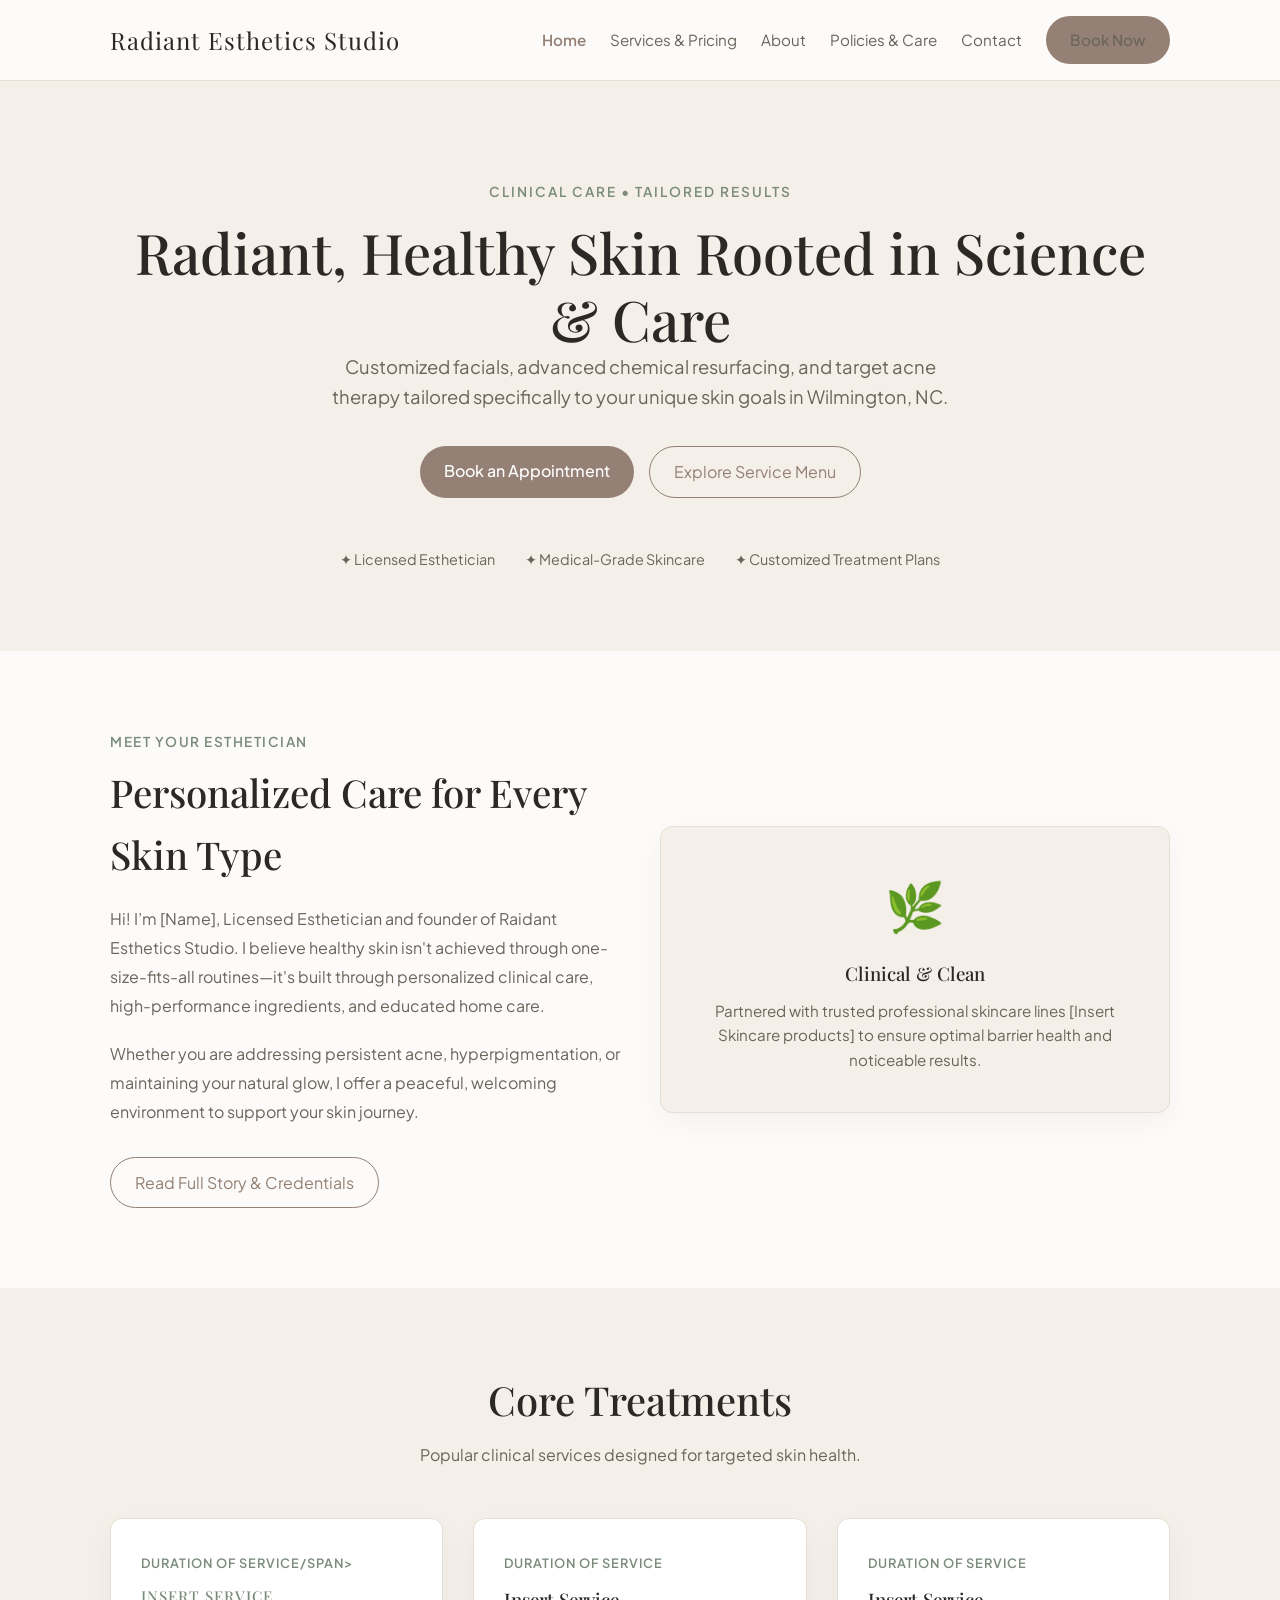
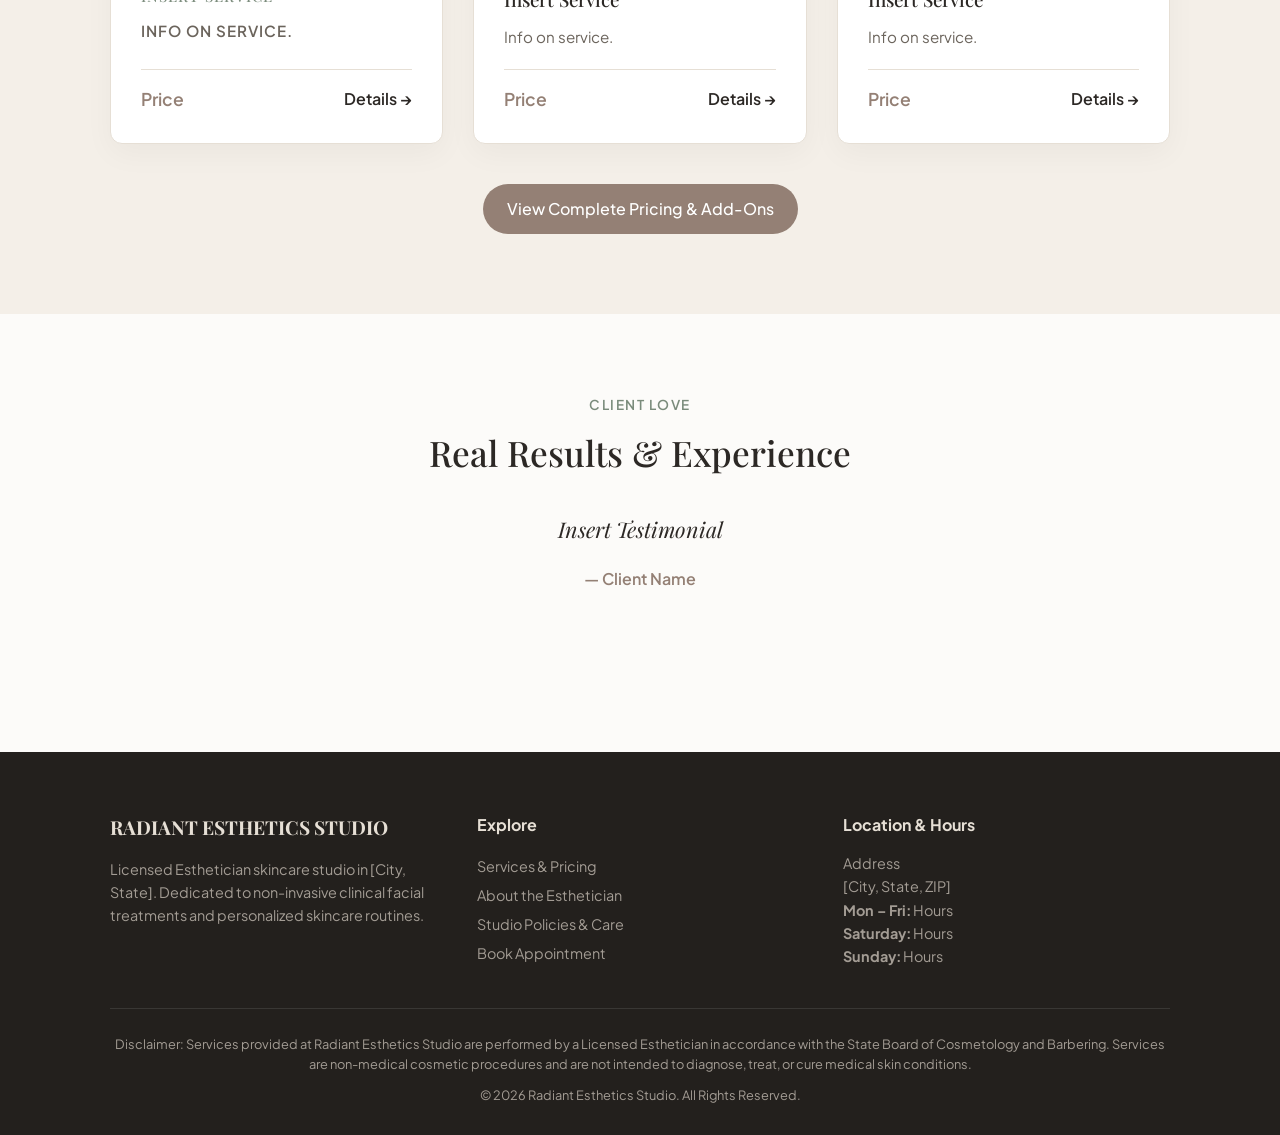
==== index.html @ f6b49aae "Add esthetics studio homepage layout Create a homepage with navigation, a hero section, studio and s" ====
<!DOCTYPE html>
<html lang= "en" class= "scroll-smooth">
<head>
	<meta charset="UTF-8">
	<meta name= "viewport" content="width=device-width, initial-scale=1.0">
	<title> Radiant Esthetics Studio | Licensed Esthetician in Wilmington, North Carolina </title>
	
	<!-- Stylesheet link -->
	<link rel="stylesheet" href="css/style.css">
	
	
	<!-- Google Fonts -->
	<link rel="preconnect" href="https://fonts.googleapis.com">
	<link rel="preconnect" href="https://fonts.gstatic.com" crossorigin>
	<link href="https://fonts.googleapis.com/css2?family=Playfair+Display:ital,wght@0,400;0,600;1,400&family=Plus+Jakarta+Sans:wght@400;500;600&display=swap" rel="stylesheet">
</head>
<body>

	<header>
		<div class="container nav-container">
			<a href="index.html" class="logo">Radiant Esthetics Studio</a>
			
			
			<!-- Desktop Nav -->
			<ul class="nav-links">
				<li><a href="index.html" class="active">Home</a></li>
				<li><a href="services.html">Services & Pricing</a></li>
				<li><a href="about.html">About</a></li>
				<li><a href="policies.html">Policies & Care</a></li>
				<li><a href="contact.html">Contact</a></li>
				<li><a href="contact.html" class="btn-primary">Book Now</a></li>
			</ul>
			</div>
		</header>
		
		<!-- ================= HERO SECTION ================= -->
  <section class="hero-section" style="padding: 100px 0 80px; text-align: center; background: var(--bg-accent);">
    <div class="container">
	<p style="text-transform: uppercase; letter-spacing: 2px; color: var(--sage); font-size: 0.85rem; margin-bottom: 15px; font-weight: 600;">
	 Clinical Care • Tailored Results
	</p>
	<h1 style= "font-size: 3.5rem; margin-botton: 20px; line-height: 1.2; font-family: var(--font-serif);">
		Radiant, Healthy Skin Rooted in Science & Care
	</h1>
	<p style="font-size: 1.15rem; color: var(--text-muted); max-width: 620px; margin: 0 auto 35px;">
		Customized facials, advanced chemical resurfacing, and target acne therapy tailored specifically to your unique skin goals in Wilmington, NC.
	</p>
	<div style="display: flex; gap: 15px; justify-content: center; flex-wrap: wrap;">
		<a href="contact.html" class="btn-primary">Book an Appointment</a>
		<a href="services.html" class="btn-outline">Explore Service Menu</a>
	</div>
	
	<!-- Trust Credentials Banner -->
	<div style="margin-top: 50px; display: flex; gap: 30px; justify-content: center; color: var(--text-muted); font-size: 0.9rem; flex-wrap: wrap;">
		<span>✦ Licensed Esthetician</span>
		<span>✦ Medical-Grade Skincare</span>
		<span>✦ Customized Treatment Plans</span>
	</div>
</div>
</section>


	<!-- ================= ABOUT PREVIEW SECTION ================= -->
	<section style="padding: 80px 0; background: var(--bg-main);">
    <div class="container">
      <div class="grid-2" style="align-items: center;">
        <div>
          <p style="text-transform: uppercase; letter-spacing: 1.5px; color: var(--sage); font-size: 0.85rem; margin-bottom: 10px; font-weight: 600;">
            Meet Your Esthetician
          </p>
          <h2 style="font-size: 2.4rem; margin-bottom: 20px;">Personalized Care for Every Skin Type</h2>
          <p style="color: var(--text-muted); margin-bottom: 20px; line-height: 1.8;">
            Hi! I’m [Name], Licensed Esthetician and founder of Raidant Esthetics Studio. I believe healthy skin isn't achieved through one-size-fits-all routines—it's built through personalized clinical care, high-performance ingredients, and educated home care.
          </p>
          <p style="color: var(--text-muted); margin-bottom: 30px; line-height: 1.8;">
            Whether you are addressing persistent acne, hyperpigmentation, or maintaining your natural glow, I offer a peaceful, welcoming environment to support your skin journey.
          </p>
          <a href="about.html" class="btn-outline">Read Full Story & Credentials</a>
        </div>
        <div class="card" style="text-align: center; padding: 40px; background: var(--bg-accent);">
          <div style="font-size: 3rem; margin-bottom: 15px; color: var(--primary);">🌿</div>
          <h3 style="margin-bottom: 10px;">Clinical & Clean</h3>
          <p style="color: var(--text-muted); font-size: 0.95rem;">
            Partnered with trusted professional skincare lines [Insert Skincare products] to ensure optimal barrier health and noticeable results.
          </p>
        </div>
      </div>
    </div>
  </section>
  
  <!-- ================= FEATURED SERVICES ================= -->
  <section style="padding: 80px 0; background: var(--bg-accent);">
    <div class="container">
      <div style="text-align: center; margin-bottom: 50px;">
        <h2 style="font-size: 2.5rem; margin-bottom: 10px;">Core Treatments</h2>
        <p style="color: var(--text-muted);">Popular clinical services designed for targeted skin health.</p>
      </div>

      <div class="grid-3">
        <!-- Service Card 1 -->
        <div class="card" style="display: flex; flex-direction: column; justify-content: space-between;">
          <div>
            <span style="font-size: 0.8rem; font-weight: 600; color: var(--sage); letter-spacing: 1px; text-transform: uppercase;">Duration of Service/span>
            <h3 style="margin: 10px 0;">Insert Service</h3>
            <p style="color: var(--text-muted); font-size: 0.95rem; margin-bottom: 20px;">
              Info on service.
            </p>
          </div>
          <div style="display: flex; justify-content: space-between; align-items: center; border-top: 1px solid var(--border); padding-top: 15px;">
            <span style="font-weight: 600; font-size: 1.1rem; color: var(--primary);">Price</span>
            <a href="services.html" style="font-weight: 600; color: var(--text-dark);">Details &rarr;</a>
          </div>
        </div>

        <!-- Service Card 2 -->
        <div class="card" style="display: flex; flex-direction: column; justify-content: space-between;">
          <div>
            <span style="font-size: 0.8rem; font-weight: 600; color: var(--sage); letter-spacing: 1px; text-transform: uppercase;">Duration of Service</span>
            <h3 style="margin: 10px 0;">Insert Service</h3>
            <p style="color: var(--text-muted); font-size: 0.95rem; margin-bottom: 20px;">
				Info on service.
            </p>
          </div>
          <div style="display: flex; justify-content: space-between; align-items: center; border-top: 1px solid var(--border); padding-top: 15px;">
            <span style="font-weight: 600; font-size: 1.1rem; color: var(--primary);">Price</span>
            <a href="services.html" style="font-weight: 600; color: var(--text-dark);">Details &rarr;</a>
          </div>
        </div>

        <!-- Service Card 3 -->
        <div class="card" style="display: flex; flex-direction: column; justify-content: space-between;">
          <div>
            <span style="font-size: 0.8rem; font-weight: 600; color: var(--sage); letter-spacing: 1px; text-transform: uppercase;">Duration of Service</span>
            <h3 style="margin: 10px 0;">Insert Service</h3>
            <p style="color: var(--text-muted); font-size: 0.95rem; margin-bottom: 20px;">
              Info on service.
            </p>
          </div>
          <div style="display: flex; justify-content: space-between; align-items: center; border-top: 1px solid var(--border); padding-top: 15px;">
            <span style="font-weight: 600; font-size: 1.1rem; color: var(--primary);">Price</span>
            <a href="services.html" style="font-weight: 600; color: var(--text-dark);">Details &rarr;</a>
          </div>
        </div>
      </div>

      <div style="text-align: center; margin-top: 40px;">
        <a href="services.html" class="btn-primary">View Complete Pricing & Add-Ons</a>
      </div>
    </div>
  </section>
  
  
  <!-- ================= TESTIMONIALS ================= -->
  <section style="padding: 80px 0; background: var(--bg-main); text-align: center;">
    <div class="container" style="max-width: 750px;">
      <p style="text-transform: uppercase; letter-spacing: 1.5px; color: var(--sage); font-size: 0.85rem; margin-bottom: 10px; font-weight: 600;">
        Client Love
      </p>
	  <h2 style="font-size: 2.2rem; margin-bottom: 30px;">Real Results & Experience</h2>
      <blockquote style="font-family: var(--font-serif); font-size: 1.35rem; font-style: italic; color: var(--text-dark); line-height: 1.6; margin-bottom: 20px;">
        Insert Testimonial
      </blockquote>
      <p style="font-weight: 600; color: var(--primary);">— Client Name</p>
    </div>
  </section>
  
  <!-- ================= FOOTER ================= -->
  <footer>
    <div class="container">
      <div class="footer-grid">
        <!-- Column 1: Brand Info -->
        <div>
          <h4 style="font-family: var(--font-serif); font-size: 1.2rem; margin-bottom: 15px;">RADIANT ESTHETICS STUDIO</h4>
          <p style="font-size: 0.9rem; color: #a39c94; line-height: 1.6;">
            Licensed Esthetician skincare studio in [City, State]. Dedicated to non-invasive clinical facial treatments and personalized skincare routines.
          </p>
        </div>

        <!-- Column 2: Navigation Links -->
        <div>
          <h4 style="font-size: 1rem; margin-bottom: 15px;">Explore</h4>
          <ul style="list-style: none; line-height: 2; font-size: 0.9rem;">
            <li><a href="services.html" style="color: #a39c94;">Services & Pricing</a></li>
            <li><a href="about.html" style="color: #a39c94;">About the Esthetician</a></li>
            <li><a href="policies.html" style="color: #a39c94;">Studio Policies & Care</a></li>
            <li><a href="contact.html" style="color: #a39c94;">Book Appointment</a></li>
          </ul>
        </div>

        <!-- Column 3: Hours & Location -->
        <div>
          <h4 style="font-size: 1rem; margin-bottom: 15px;">Location & Hours</h4>
          <p style="font-size: 0.9rem; color: #a39c94; line-height: 1.6;">
            Address<br>
            [City, State, ZIP]<br>
            <strong>Mon – Fri:</strong> Hours<br>
            <strong>Saturday:</strong> Hours<br>
            <strong>Sunday:</strong> Hours<br>
          </p>
        </div>
      </div>

      <!-- US Legal Disclaimer Footer -->
      <div class="footer-disclaimer">
        <p>
          Disclaimer: Services provided at Radiant Esthetics Studio are performed by a Licensed Esthetician in accordance with the State Board of Cosmetology and Barbering. Services are non-medical cosmetic procedures and are not intended to diagnose, treat, or cure medical skin conditions.
        </p>
        <p style="margin-top: 10px;">&copy; 2026 Radiant Esthetics Studio. All Rights Reserved.</p>
      </div>
    </div>
  </footer>

</body>
</html>
---- css/style.css ----
/* ==========================================================================
   RADIANT ESTHETICS STUDIO - MASTER STYLESHEET
   ========================================================================== */

:root {
  --bg-main: #fcfbf9;
  --bg-card: #ffffff;
  --bg-accent: #f4efe8;
  --text-dark: #2c2825;
  --text-muted: #6b645c;
  --primary: #948075;
  --primary-hover: #7a685e;
  --sage: #7a8b7b;
  --border: #e6dfd5;
  --font-serif: "Playfair Display", Georgia, serif;
  --font-sans: "Plus Jakarta Sans", system-ui, -apple-system, sans-serif;
  --shadow: 0 10px 30px rgba(0, 0, 0, 0.04);
}

* {
  box-sizing: border-box;
  margin: 0;
  padding: 0;
}

body {
  font-family: var(--font-sans);
  background-color: var(--bg-main);
  color: var(--text-dark);
  line-height: 1.6;
}

h1, h2, h3, .serif {
  font-family: var(--font-serif);
  font-weight: 500;
}

a {
  color: inherit;
  text-decoration: none;
}

.container {
  max-width: 1100px;
  margin: 0 auto;
  padding: 0 20px;
}

/* --- NAVIGATION --- */
header {
  background: rgba(252, 251, 249, 0.95);
  backdrop-filter: blur(10px);
  position: sticky;
  top: 0;
  z-index: 1000;
  border-bottom: 1px solid var(--border);
}

.nav-container {
  display: flex;
  justify-content: space-between;
  align-items: center;
  height: 80px;
}

.logo {
  font-family: var(--font-serif);
  font-size: 1.5rem;
  letter-spacing: 1px;
}

.nav-links {
  display: flex;
  gap: 24px;
  list-style: none;
  align-items: center;
}

.nav-links a {
  font-size: 0.95rem;
  color: var(--text-muted);
  transition: color 0.2s;
}

.nav-links a:hover,
.nav-links a.active {
  color: var(--primary);
  font-weight: 600;
}

/* --- BUTTONS --- */
.btn-primary {
  background-color: var(--primary);
  color: #fff;
  padding: 12px 24px;
  border-radius: 30px;
  border: none;
  font-weight: 500;
  cursor: pointer;
  transition: background 0.2s;
  display: inline-block;
}

.btn-primary:hover {
  background-color: var(--primary-hover);
}

.btn-outline {
  border: 1px solid var(--primary);
  color: var(--primary);
  padding: 12px 24px;
  border-radius: 30px;
  display: inline-block;
  transition: all 0.2s;
}

.btn-outline:hover {
  background-color: var(--primary);
  color: #fff;
}

/* --- PAGE HERO / BANNER --- */
.page-banner {
  background-color: var(--bg-accent);
  padding: 60px 0;
  text-align: center;
  margin-bottom: 60px;
}

.page-banner h1 {
  font-size: 2.8rem;
  margin-bottom: 10px;
}

.page-banner p {
  color: var(--text-muted);
}

/* --- CARDS & GRID --- */
.grid-2 {
  display: grid;
  grid-template-columns: repeat(auto-fit, minmax(320px, 1fr));
  gap: 40px;
}

.grid-3 {
  display: grid;
  grid-template-columns: repeat(auto-fit, minmax(280px, 1fr));
  gap: 30px;
}

.card {
  background: var(--bg-card);
  padding: 30px;
  border-radius: 12px;
  border: 1px solid var(--border);
  box-shadow: var(--shadow);
}

/* --- FOOTER --- */
footer {
  background: #23201d;
  color: #e6dfd5;
  padding: 60px 0 30px;
  margin-top: 80px;
}

.footer-grid {
  display: grid;
  grid-template-columns: repeat(auto-fit, minmax(220px, 1fr));
  gap: 40px;
  margin-bottom: 40px;
}

.footer-disclaimer {
  border-top: 1px solid rgba(255, 255, 255, 0.1);
  padding-top: 25px;
  font-size: 0.8rem;
  color: #a39c94;
  text-align: center;
}
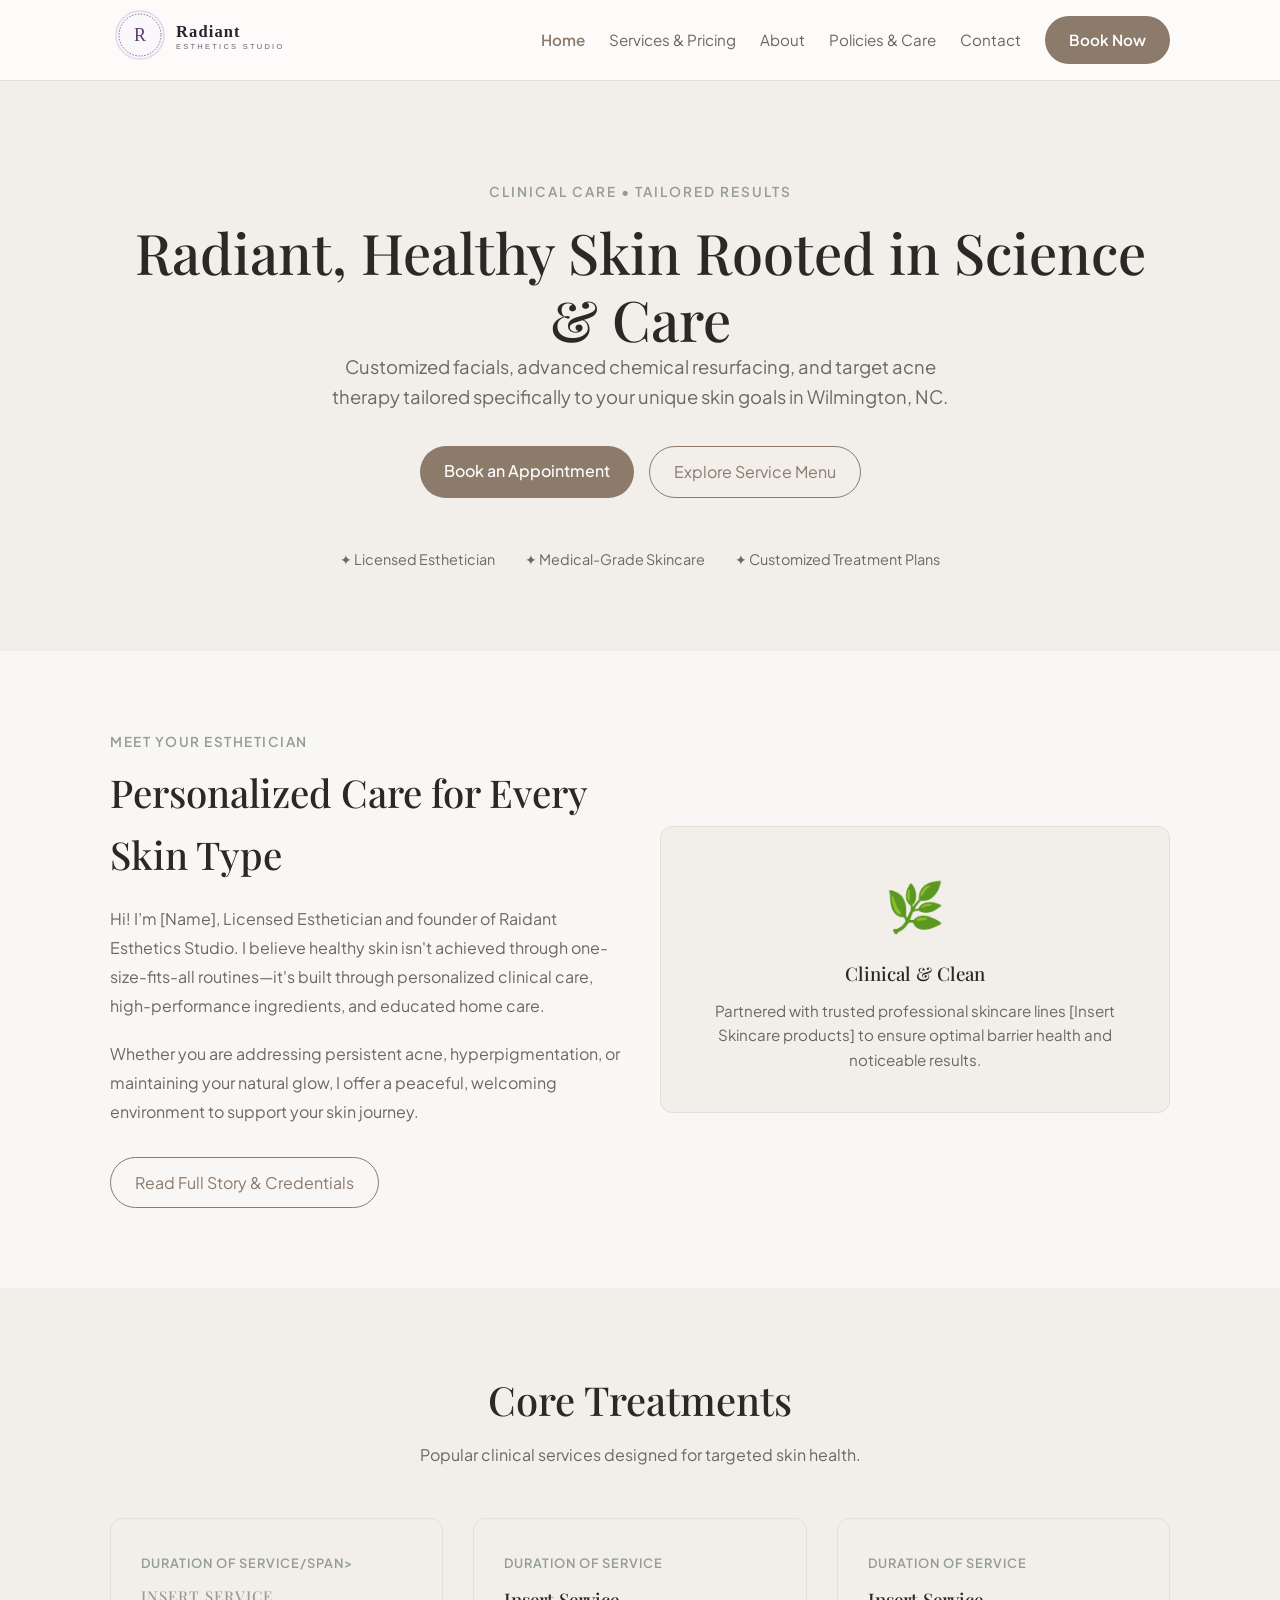
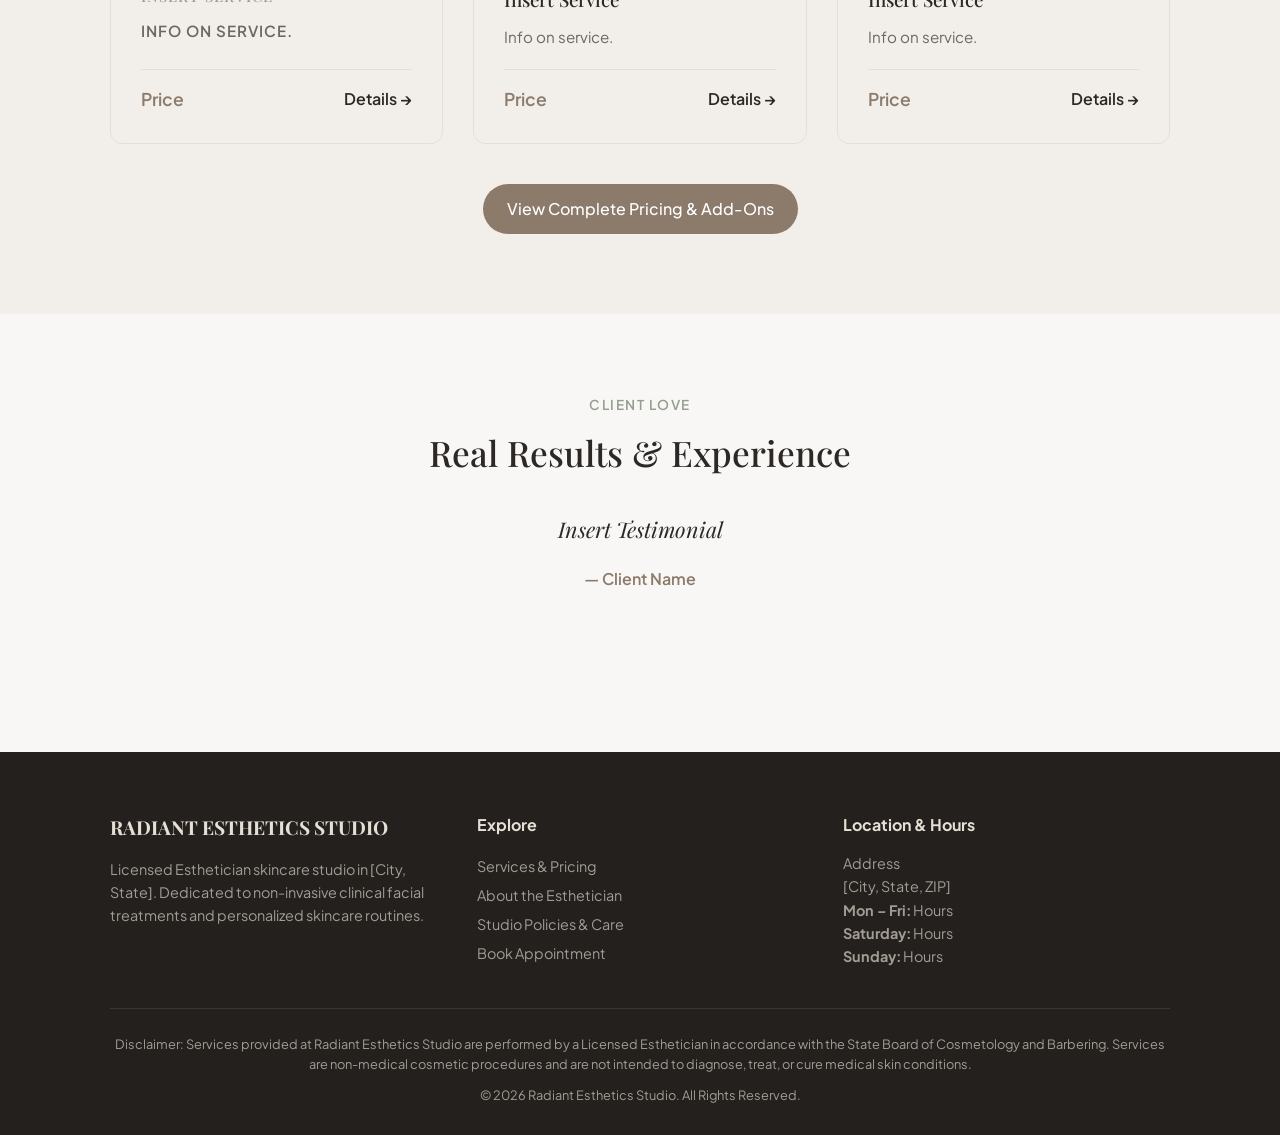
==== commit 707b6757: "Add branded logo and warm color palette Replace the text wordmark with an SVG logo, refresh the site" ====
--- a/index.html
+++ b/index.html
@@ -16,22 +16,29 @@
 </head>
 <body>
 
+	<!-- ================= HEADER & NAVIGATION ================= -->
 	<header>
 		<div class="container nav-container">
-			<a href="index.html" class="logo">Radiant Esthetics Studio</a>
+			<a href="index.html" class="logo">
+				<img src="assets/logo.svg" alt="Radiant Ethetics Studio Logo" height="60">
+			</a>
 			
-			
-			<!-- Desktop Nav -->
+			<!-- Mobile Hamburger Button -->
+			<button class="mobile-menu-btn" id="mobile-menu-btn" aria-label="Toggle Navigation" aria-expanded="false">
+				☰
+			</button>
+
+			<!-- Navigation Links -->
 			<ul class="nav-links">
 				<li><a href="index.html" class="active">Home</a></li>
 				<li><a href="services.html">Services & Pricing</a></li>
 				<li><a href="about.html">About</a></li>
 				<li><a href="policies.html">Policies & Care</a></li>
 				<li><a href="contact.html">Contact</a></li>
-				<li><a href="contact.html" class="btn-primary">Book Now</a></li>
+				<li><a href="contact.html" class="btn-book-now">Book Now</a></li>
 			</ul>
-			</div>
-		</header>
+		</div>
+	</header>
 		
 		<!-- ================= HERO SECTION ================= -->
   <section class="hero-section" style="padding: 100px 0 80px; text-align: center; background: var(--bg-accent);">
@@ -210,5 +217,7 @@
     </div>
   </footer>
 
+<!-- JavaScript Link -->
+	<script src="js/main.js"></script>
 </body>
 </html>
--- a/css/style.css
+++ b/css/style.css
@@ -3,20 +3,25 @@
    ========================================================================== */
 
 :root {
-  --bg-main: #fcfbf9;
-  --bg-card: #ffffff;
-  --bg-accent: #f4efe8;
-  --text-dark: #2c2825;
-  --text-muted: #6b645c;
-  --primary: #948075;
-  --primary-hover: #7a685e;
-  --sage: #7a8b7b;
-  --border: #e6dfd5;
-  --font-serif: "Playfair Display", Georgia, serif;
-  --font-sans: "Plus Jakarta Sans", system-ui, -apple-system, sans-serif;
-  --shadow: 0 10px 30px rgba(0, 0, 0, 0.04);
-}
-
+  /* Brand / Primary Colors */
+  --primary: #8C7A6B;         /* Warm Taupe / Earthy Brown */
+  --primary-hover: #736254;   /* Darker Taupe for hover states */
+  --secondary: #C4B5A5;       /* Soft Sand / Cream accent */
+  --sage: #949E8F;            /* Muted Sage Green accent */
+
+  /* Background Colors */
+  --bg-main: #F9F7F5;         /* Warm Cream / Off-White */
+  --bg-accent: #F2EEEA;       /* Soft Beige card background */
+  --card-bg: #FFFFFF;         /* Crisp white for cards */
+
+  /* Text & Border Colors */
+  --text-dark: #2C2825;       /* Deep Charcoal for body text */
+  --text-muted: #6E6760;      /* Muted Brown-Gray for secondary text */
+  --border: #E5DFD8;          /* Light warm border line */
+
+  /* Typography */
+  --font-serif: 'Playfair Display', serif;
+  --font-sans: 'Plus Jakarta Sans', sans-serif;
 * {
   box-sizing: border-box;
   margin: 0;
@@ -89,9 +94,35 @@
 }
 
 /* --- BUTTONS --- */
+
+/* ==========================================================================
+   BOOK NOW BUTTON (DEDICATED CLASS)
+   ========================================================================== */
+.btn-book-now {
+  display: inline-block;
+  background-color: var(--primary); /* Solid background (or var(--primary)) */
+  color: #ffffff !important;  /* Ensures text stays solid white */
+  padding: 12px 24px;
+  border-radius: 30px;
+  text-decoration: none;
+  font-weight: 600;
+  border: none;
+  cursor: pointer;
+  transition: background-color 0.3s ease, transform 0.2s ease, box-shadow 0.3s ease;
+}
+
+.btn-book-now:hover,
+.btn-book-now:focus {
+  background-color: #452B50; /* Hover state background */
+  color: #ffffff !important;  /* Keeps text white on hover */
+  transform: translateY(-2px);
+  box-shadow: 0 4px 12px rgba(0, 0, 0, 0.15);
+}
+
 .btn-primary {
+  display: inline-block;
   background-color: var(--primary);
-  color: #fff;
+  color: #FFFFFF;
   padding: 12px 24px;
   border-radius: 30px;
   border: none;
@@ -178,4 +209,57 @@
   font-size: 0.8rem;
   color: #a39c94;
   text-align: center;
+}
+/* ==========================================================================
+   MOBILE NAVIGATION STYLES
+   ========================================================================== */
+
+/* Mobile Menu Button (Hidden on Desktop) */
+.mobile-menu-btn {
+  display: none;
+  background: none;
+  border: none;
+  font-size: 1.8rem;
+  color: var(--text-dark);
+  cursor: pointer;
+  padding: 5px;
+}
+
+/* Responsive Breakpoint for Mobile Screens */
+@media (max-width: 768px) {
+  .mobile-menu-btn {
+    display: block;
+  }
+
+  .nav-links {
+    position: absolute;
+    top: 80px;
+    left: 0;
+    width: 100%;
+    background: var(--bg-main);
+    flex-direction: column;
+    padding: 20px 0;
+    gap: 15px;
+    border-bottom: 1px solid var(--border);
+    box-shadow: 0 10px 20px rgba(0, 0, 0, 0.05);
+    
+    /* Hide menu by default on mobile */
+    display: none;
+  }
+
+  /* Displayed when JS toggles the .open class */
+  .nav-links.open {
+    display: flex;
+  }
+
+  .nav-links li {
+    width: 100%;
+    text-align: center;
+  }
+
+  .nav-links .btn-primary {
+    display: inline-block;
+    width: 80%;
+    text-align: center;
+  }
 }
